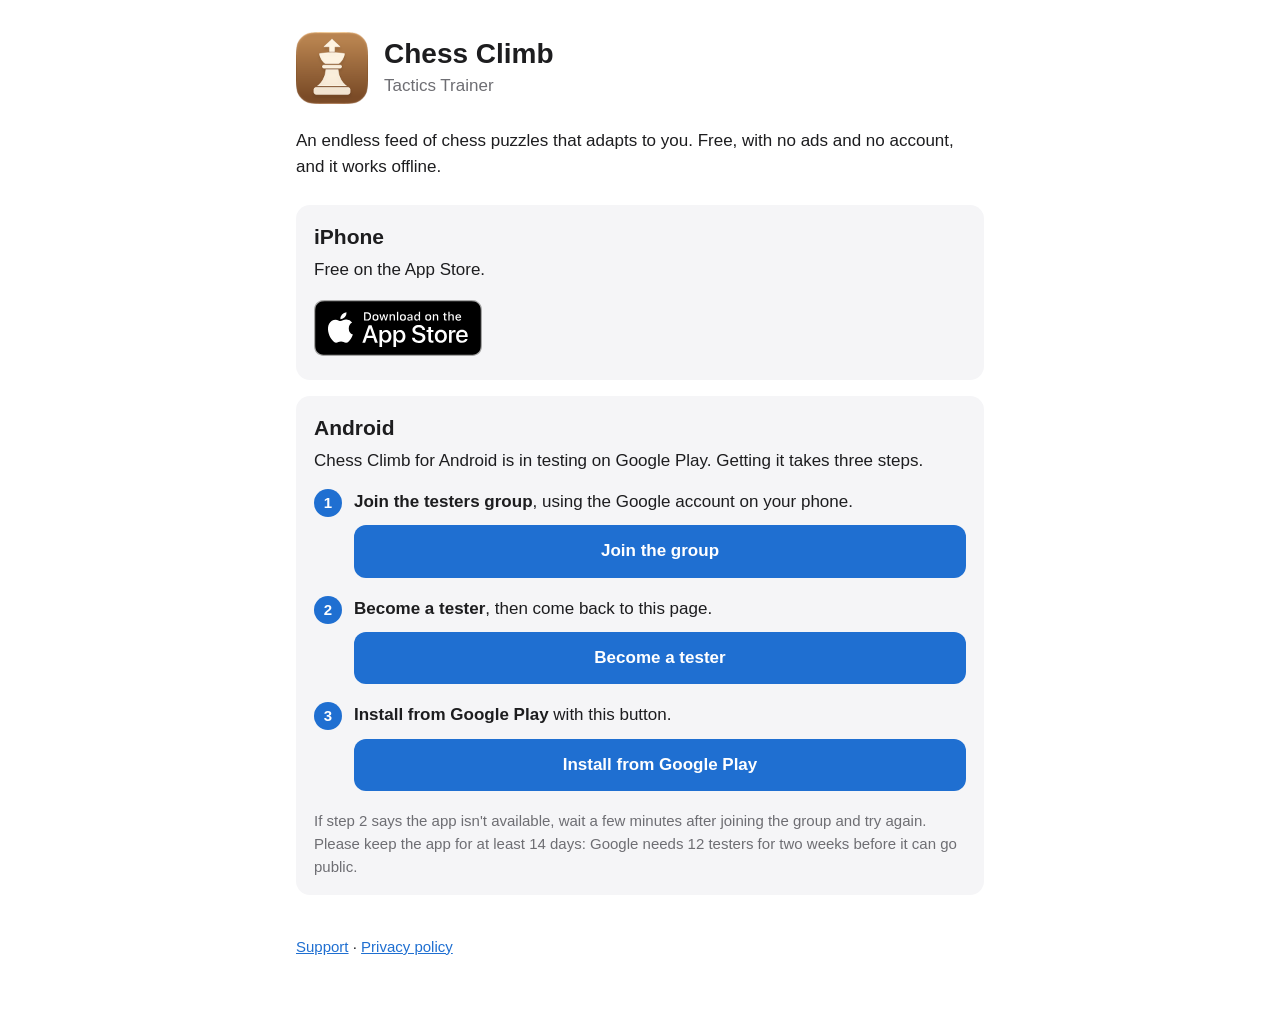
==== get/index.html @ de04c2ff "Get the app page: step 3 without the line about search Co-Authored-By: Claude Opus 5.5 <noreply@anth" ====
<!doctype html>
<html lang="en">
<head>
<meta charset="utf-8">
<meta name="viewport" content="width=device-width, initial-scale=1">
<title>Get Chess Climb</title>
<meta name="description" content="Chess Climb is an endless feed of chess puzzles that adapts to you. Free on iPhone, and in testing on Android.">
<meta property="og:title" content="Chess Climb: Tactics Trainer">
<meta property="og:description" content="An endless feed of chess puzzles that adapts to you. Free on iPhone, and in testing on Android.">
<meta property="og:image" content="https://navsam9.github.io/chess-climb/logo.png">
<meta property="og:url" content="https://navsam9.github.io/chess-climb/get/">
<meta name="theme-color" content="#ffffff" media="(prefers-color-scheme: light)">
<meta name="theme-color" content="#111418" media="(prefers-color-scheme: dark)">
<script>
  // iPhones and iPads go straight to the App Store. Android gets its steps first, plus a note
  // to open the page in Chrome when it is inside another app, where Google sign-in often fails.
  (function () {
    var ua = navigator.userAgent;
    var ios = /iPhone|iPad|iPod/.test(ua) || (/Macintosh/.test(ua) && navigator.maxTouchPoints > 1);
    var android = /Android/.test(ua);
    var root = document.documentElement;
    root.setAttribute("data-platform", ios ? "ios" : android ? "android" : "other");
    if (android && /; wv\)|FBAN|FBAV|FB_IAB|Instagram|musical_ly|TikTok|Bytedance|Snapchat|LinkedInApp|Line\//.test(ua)) {
      root.setAttribute("data-inapp", "");
    }
    if (ios) location.replace("https://apps.apple.com/app/id6815836856");
  })();
</script>
<link rel="stylesheet" href="../style.css">
<style>
  .choices { display: flex; flex-direction: column; gap: 16px; margin-top: 24px; }
  [data-platform="android"] .ios { order: 2; }
  .option h2 { margin: 0 0 4px; }
  .badge { display: inline-block; margin-top: 6px; }
  .badge img { display: block; height: 56px; width: auto; }
  .steps { list-style: none; counter-reset: step; margin: 14px 0 12px; padding: 0; }
  .steps li { counter-increment: step; position: relative; padding-left: 40px; margin-bottom: 18px; }
  .steps li::before { content: counter(step); position: absolute; left: 0; top: 0; width: 28px; height: 28px;
                      border-radius: 50%; background: #1f6fd1; color: #fff; font-weight: 600;
                      font-size: 15px; line-height: 28px; text-align: center; }
  .btn { display: block; margin-top: 10px; padding: 13px 18px; border-radius: 12px; background: #1f6fd1;
         color: #fff; font-weight: 600; text-align: center; text-decoration: none; }
  .notice { display: none; border: 1.5px solid var(--accent); border-radius: 12px; padding: 12px 14px;
            margin: 12px 0 4px; font-size: 15px; }
  [data-inapp] .notice { display: block; }
</style>
</head>
<body>
<main>
  <header>
    <img src="../logo.png" alt="Chess Climb app icon">
    <div>
      <h1>Chess Climb</h1>
      <p>Tactics Trainer</p>
    </div>
  </header>

  <p>An endless feed of chess puzzles that adapts to you. Free, with no ads and no account, and it works offline.</p>

  <div class="choices">
    <section class="option card ios">
      <h2>iPhone</h2>
      <p>Free on the App Store.</p>
      <a class="badge" href="https://apps.apple.com/app/id6815836856">
        <picture>
          <source srcset="app-store-badge-white.svg" media="(prefers-color-scheme: dark)">
          <img src="app-store-badge-black.svg" alt="Download on the App Store" width="168" height="56">
        </picture>
      </a>
    </section>

    <section class="option card android">
      <h2>Android</h2>
      <p>Chess Climb for Android is in testing on Google Play. Getting it takes three steps.</p>
      <p class="notice">Open this page in Chrome first: use this app's menu (⋮ or ⋯) to open it in your browser. Signing in to Google often fails inside other apps.</p>
      <ol class="steps">
        <li><strong>Join the testers group</strong>, using the Google account on your phone.
          <a class="btn" href="https://groups.google.com/g/chess-climb-testers">Join the group</a></li>
        <li><strong>Become a tester</strong>, then come back to this page.
          <a class="btn" href="https://play.google.com/apps/testing/com.navidsamiei.chessclimb">Become a tester</a></li>
        <li><strong>Install from Google Play</strong> with this button.
          <a class="btn" href="https://play.google.com/store/apps/details?id=com.navidsamiei.chessclimb">Install from Google Play</a></li>
      </ol>
      <p class="muted" style="margin: 0">If step 2 says the app isn't available, wait a few minutes after joining the group and try again. Please keep the app for at least 14 days: Google needs 12 testers for two weeks before it can go public.</p>
    </section>
  </div>

  <nav><a href="../">Support</a> · <a href="../privacy.html">Privacy policy</a></nav>
</main>
</body>
</html>
---- style.css ----
:root { --bg: #ffffff; --text: #1d1d1f; --muted: #6e6e73; --card: #f5f5f7; --accent: #1f6fd1; }
@media (prefers-color-scheme: dark) {
  :root { --bg: #111418; --text: #f2f2f4; --muted: #a1a1a6; --card: #1c2027; --accent: #5aa2ff; }
}
* { box-sizing: border-box; }
body { margin: 0; background: var(--bg); color: var(--text);
       font: 17px/1.55 -apple-system, BlinkMacSystemFont, "Segoe UI", Roboto, Helvetica, Arial, sans-serif; }
main { max-width: 720px; margin: 0 auto; padding: 32px 16px 64px; }
header { display: flex; align-items: center; gap: 16px; margin-bottom: 24px; }
header img { width: 72px; height: 72px; border-radius: 16px; }
header h1 { margin: 0; font-size: 28px; line-height: 1.2; }
header p { margin: 2px 0 0; color: var(--muted); }
h2 { font-size: 21px; margin: 32px 0 8px; }
h3 { font-size: 17px; margin: 20px 0 4px; }
p, li { margin: 0 0 10px; }
a { color: var(--accent); }
.card { background: var(--card); border-radius: 14px; padding: 16px 18px; }
.muted { color: var(--muted); font-size: 15px; }
nav { margin-top: 40px; font-size: 15px; }
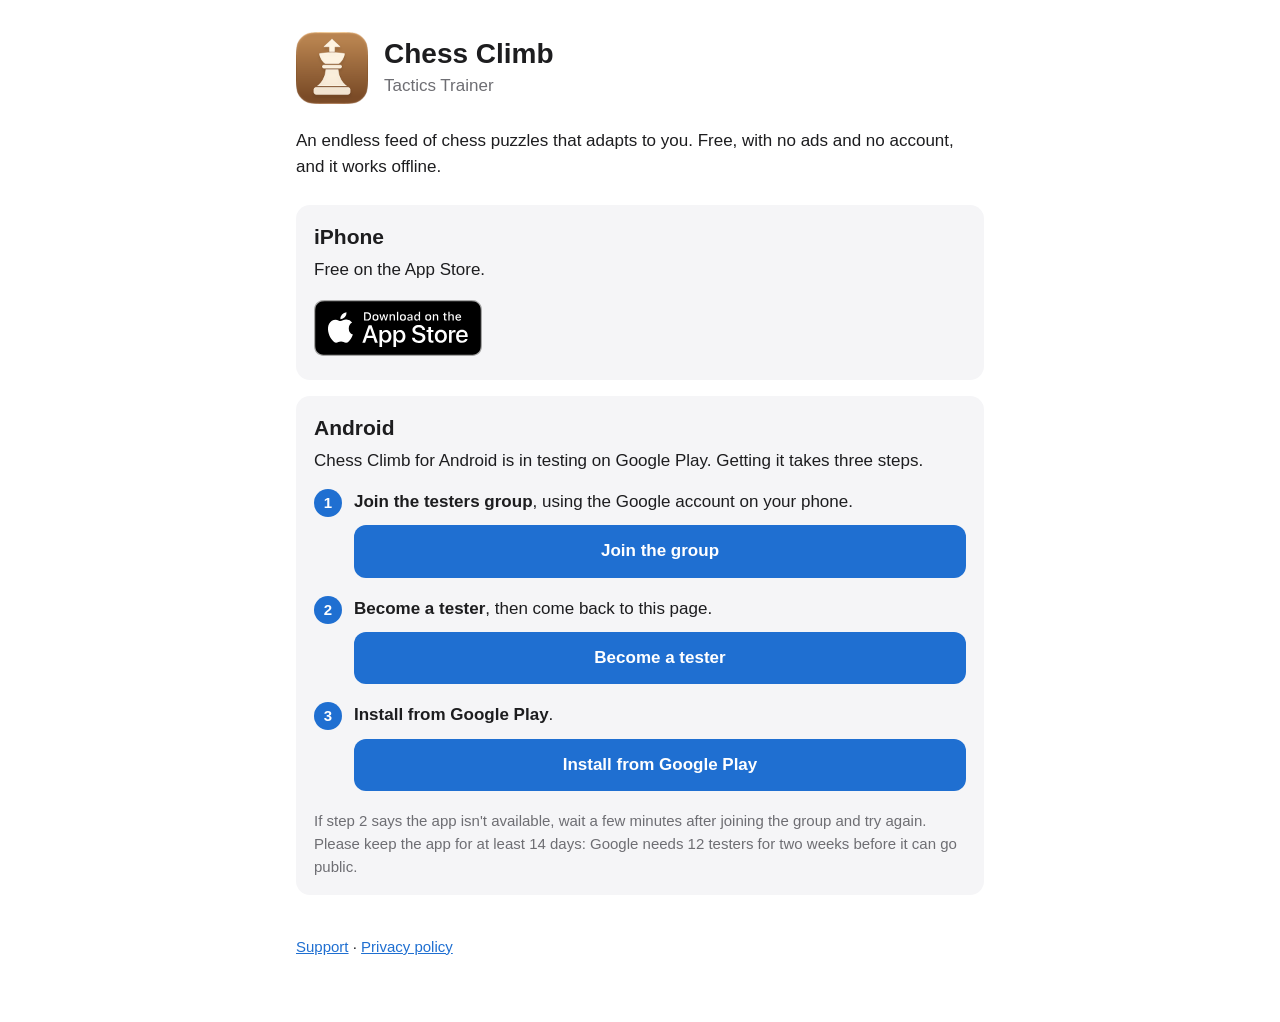
==== commit 0206000e: "Get the app page: step 3 is just "Install from Google Play" Co-Authored-By: Claude Opus 5.5 <noreply" ====
--- a/get/index.html
+++ b/get/index.html
@@ -78,7 +78,7 @@
           <a class="btn" href="https://groups.google.com/g/chess-climb-testers">Join the group</a></li>
         <li><strong>Become a tester</strong>, then come back to this page.
           <a class="btn" href="https://play.google.com/apps/testing/com.navidsamiei.chessclimb">Become a tester</a></li>
-        <li><strong>Install from Google Play</strong> with this button.
+        <li><strong>Install from Google Play</strong>.
           <a class="btn" href="https://play.google.com/store/apps/details?id=com.navidsamiei.chessclimb">Install from Google Play</a></li>
       </ol>
       <p class="muted" style="margin: 0">If step 2 says the app isn't available, wait a few minutes after joining the group and try again. Please keep the app for at least 14 days: Google needs 12 testers for two weeks before it can go public.</p>
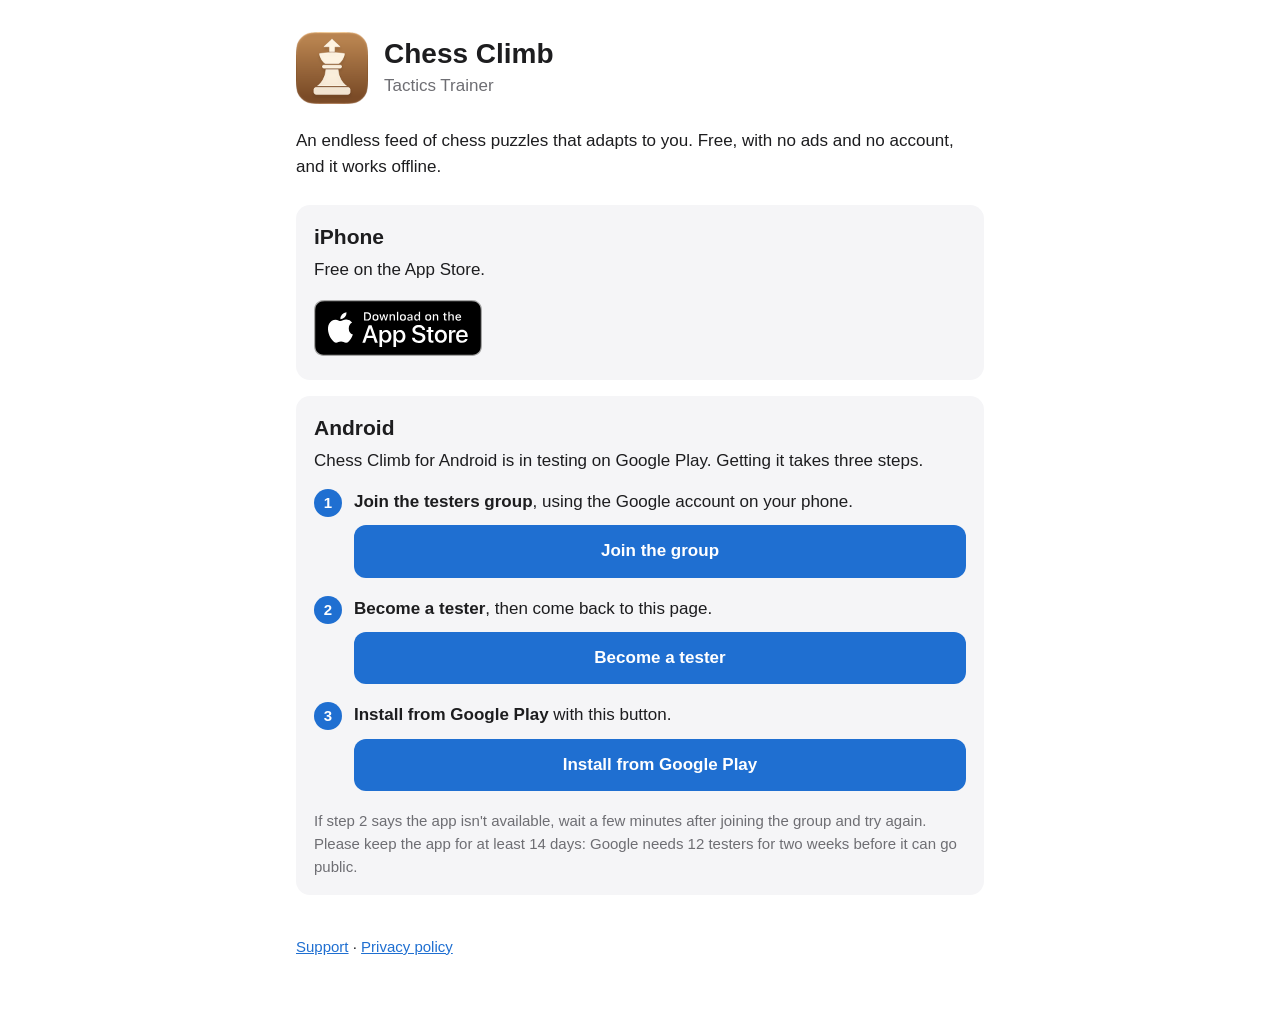
==== commit 66c35c46: "Get the app page: step 3 keeps "with this button" Co-Authored-By: Claude Opus 5.5 <noreply@anthropic" ====
--- a/get/index.html
+++ b/get/index.html
@@ -78,7 +78,7 @@
           <a class="btn" href="https://groups.google.com/g/chess-climb-testers">Join the group</a></li>
         <li><strong>Become a tester</strong>, then come back to this page.
           <a class="btn" href="https://play.google.com/apps/testing/com.navidsamiei.chessclimb">Become a tester</a></li>
-        <li><strong>Install from Google Play</strong>.
+        <li><strong>Install from Google Play</strong> with this button.
           <a class="btn" href="https://play.google.com/store/apps/details?id=com.navidsamiei.chessclimb">Install from Google Play</a></li>
       </ol>
       <p class="muted" style="margin: 0">If step 2 says the app isn't available, wait a few minutes after joining the group and try again. Please keep the app for at least 14 days: Google needs 12 testers for two weeks before it can go public.</p>
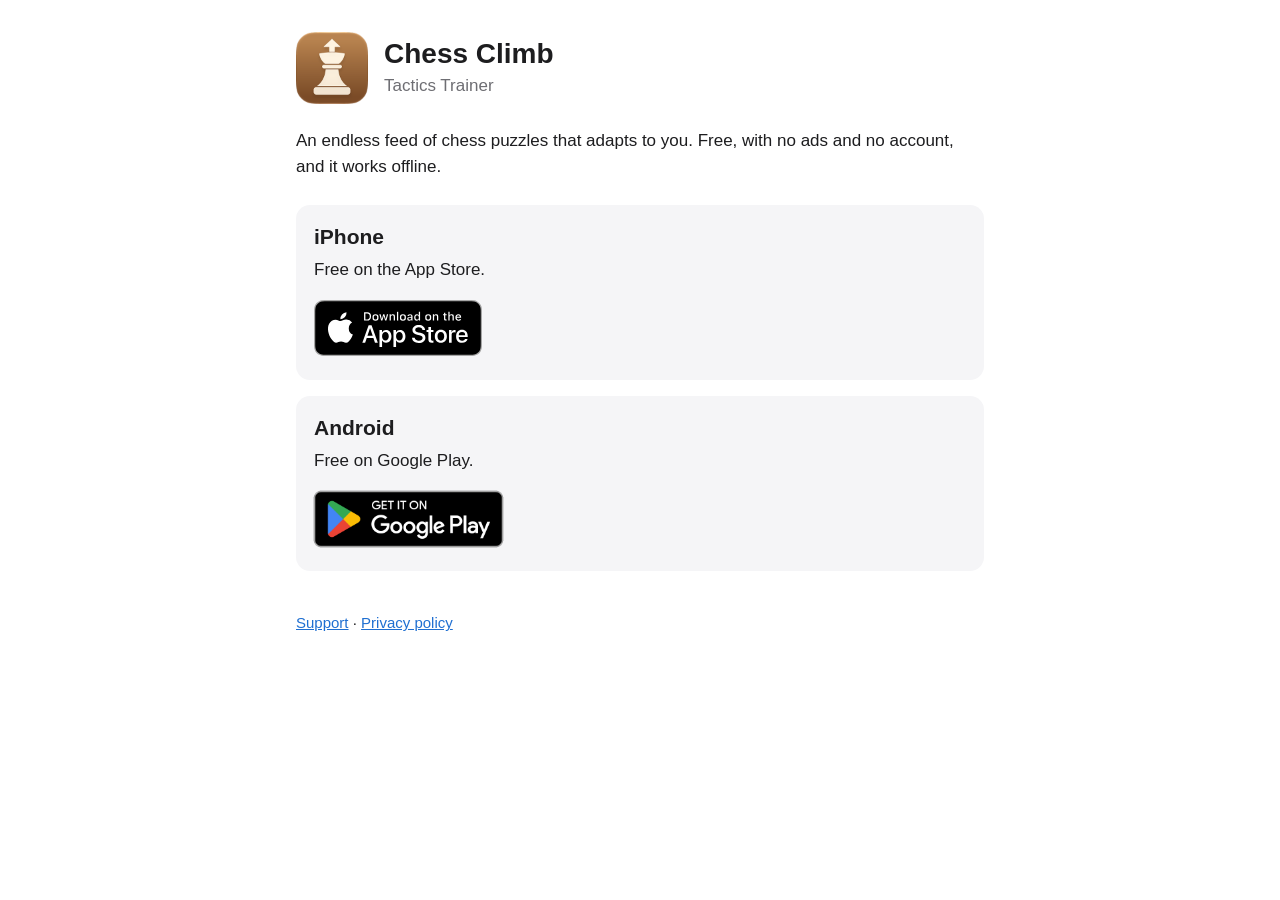
==== commit b2bc738f: "Get the app page: Android is on Google Play Chess Climb 1.2 is public on Google Play, so the Android" ====
--- a/get/index.html
+++ b/get/index.html
@@ -4,45 +4,52 @@
 <meta charset="utf-8">
 <meta name="viewport" content="width=device-width, initial-scale=1">
 <title>Get Chess Climb</title>
-<meta name="description" content="Chess Climb is an endless feed of chess puzzles that adapts to you. Free on iPhone, and in testing on Android.">
+<meta name="description" content="Chess Climb is an endless feed of chess puzzles that adapts to you. Free on iPhone and Android.">
 <meta property="og:title" content="Chess Climb: Tactics Trainer">
-<meta property="og:description" content="An endless feed of chess puzzles that adapts to you. Free on iPhone, and in testing on Android.">
+<meta property="og:description" content="An endless feed of chess puzzles that adapts to you. Free on iPhone and Android.">
 <meta property="og:image" content="https://navsam9.github.io/chess-climb/logo.png">
 <meta property="og:url" content="https://navsam9.github.io/chess-climb/get/">
 <meta name="theme-color" content="#ffffff" media="(prefers-color-scheme: light)">
 <meta name="theme-color" content="#111418" media="(prefers-color-scheme: dark)">
 <script>
-  // iPhones and iPads go straight to the App Store. Android gets its steps first, plus a note
-  // to open the page in Chrome when it is inside another app, where Google sign-in often fails.
+  // iPhones and iPads go straight to the App Store. Android shows its card first. Inside another
+  // app's browser (TikTok, Instagram...) neither jumps anywhere: both get a note to open the page in
+  // their own browser. TikTok won't open the App Store from a creator's link at all ("Action can't
+  // be completed"), and Google sign-in often fails in these browsers. On an iPhone, Safari, Chrome,
+  // Firefox and Edge all name Safari in their user agent; app browsers don't. The jump waits for the
+  // page itself, so a browser that blocks it still shows the page rather than a blank screen.
   (function () {
     var ua = navigator.userAgent;
     var ios = /iPhone|iPad|iPod/.test(ua) || (/Macintosh/.test(ua) && navigator.maxTouchPoints > 1);
     var android = /Android/.test(ua);
+    var inApp = /FBAN|FBAV|FB_IAB|Instagram|musical_ly|TikTok|Bytedance|Snapchat|LinkedInApp|Line\//.test(ua) ||
+                (android && /; wv\)/.test(ua)) || (ios && !/Safari\//.test(ua));
     var root = document.documentElement;
     root.setAttribute("data-platform", ios ? "ios" : android ? "android" : "other");
-    if (android && /; wv\)|FBAN|FBAV|FB_IAB|Instagram|musical_ly|TikTok|Bytedance|Snapchat|LinkedInApp|Line\//.test(ua)) {
-      root.setAttribute("data-inapp", "");
+    if (inApp) root.setAttribute("data-inapp", "");
+    if (ios && !inApp) {
+      document.addEventListener("DOMContentLoaded", function () {
+        location.replace("https://apps.apple.com/app/id6815836856");
+      });
     }
-    if (ios) location.replace("https://apps.apple.com/app/id6815836856");
   })();
 </script>
 <link rel="stylesheet" href="../style.css">
 <style>
   .choices { display: flex; flex-direction: column; gap: 16px; margin-top: 24px; }
   [data-platform="android"] .ios { order: 2; }
+  [data-platform="ios"] .android { display: none; }
   .option h2 { margin: 0 0 4px; }
   .badge { display: inline-block; margin-top: 6px; }
   .badge img { display: block; height: 56px; width: auto; }
-  .steps { list-style: none; counter-reset: step; margin: 14px 0 12px; padding: 0; }
-  .steps li { counter-increment: step; position: relative; padding-left: 40px; margin-bottom: 18px; }
-  .steps li::before { content: counter(step); position: absolute; left: 0; top: 0; width: 28px; height: 28px;
-                      border-radius: 50%; background: #1f6fd1; color: #fff; font-weight: 600;
-                      font-size: 15px; line-height: 28px; text-align: center; }
-  .btn { display: block; margin-top: 10px; padding: 13px 18px; border-radius: 12px; background: #1f6fd1;
-         color: #fff; font-weight: 600; text-align: center; text-decoration: none; }
+  /* Google's badge image carries its clear space, a quarter of the badge's height, on every side.
+     At 84 px the badge itself is 56 px tall, as Google asks: no smaller than the App Store's. */
+  .badge.play { margin: -8px 0 -14px -14px; }
+  .badge.play img { height: 84px; }
   .notice { display: none; border: 1.5px solid var(--accent); border-radius: 12px; padding: 12px 14px;
             margin: 12px 0 4px; font-size: 15px; }
-  [data-inapp] .notice { display: block; }
+  [data-inapp][data-platform="android"] .android .notice,
+  [data-inapp][data-platform="ios"] .ios .notice { display: block; }
 </style>
 </head>
 <body>
@@ -61,6 +68,7 @@
     <section class="option card ios">
       <h2>iPhone</h2>
       <p>Free on the App Store.</p>
+      <p class="notice">Open this page in Safari first: tap ⋯ at the top right, then Open in browser. TikTok and some other apps won't open the App Store.</p>
       <a class="badge" href="https://apps.apple.com/app/id6815836856">
         <picture>
           <source srcset="app-store-badge-white.svg" media="(prefers-color-scheme: dark)">
@@ -71,17 +79,11 @@
 
     <section class="option card android">
       <h2>Android</h2>
-      <p>Chess Climb for Android is in testing on Google Play. Getting it takes three steps.</p>
+      <p>Free on Google Play.</p>
       <p class="notice">Open this page in Chrome first: use this app's menu (⋮ or ⋯) to open it in your browser. Signing in to Google often fails inside other apps.</p>
-      <ol class="steps">
-        <li><strong>Join the testers group</strong>, using the Google account on your phone.
-          <a class="btn" href="https://groups.google.com/g/chess-climb-testers">Join the group</a></li>
-        <li><strong>Become a tester</strong>, then come back to this page.
-          <a class="btn" href="https://play.google.com/apps/testing/com.navidsamiei.chessclimb">Become a tester</a></li>
-        <li><strong>Install from Google Play</strong> with this button.
-          <a class="btn" href="https://play.google.com/store/apps/details?id=com.navidsamiei.chessclimb">Install from Google Play</a></li>
-      </ol>
-      <p class="muted" style="margin: 0">If step 2 says the app isn't available, wait a few minutes after joining the group and try again. Please keep the app for at least 14 days: Google needs 12 testers for two weeks before it can go public.</p>
+      <a class="badge play" href="https://play.google.com/store/apps/details?id=com.navidsamiei.chessclimb">
+        <img src="google-play-badge.png" alt="Get it on Google Play" width="217" height="84">
+      </a>
     </section>
   </div>
 
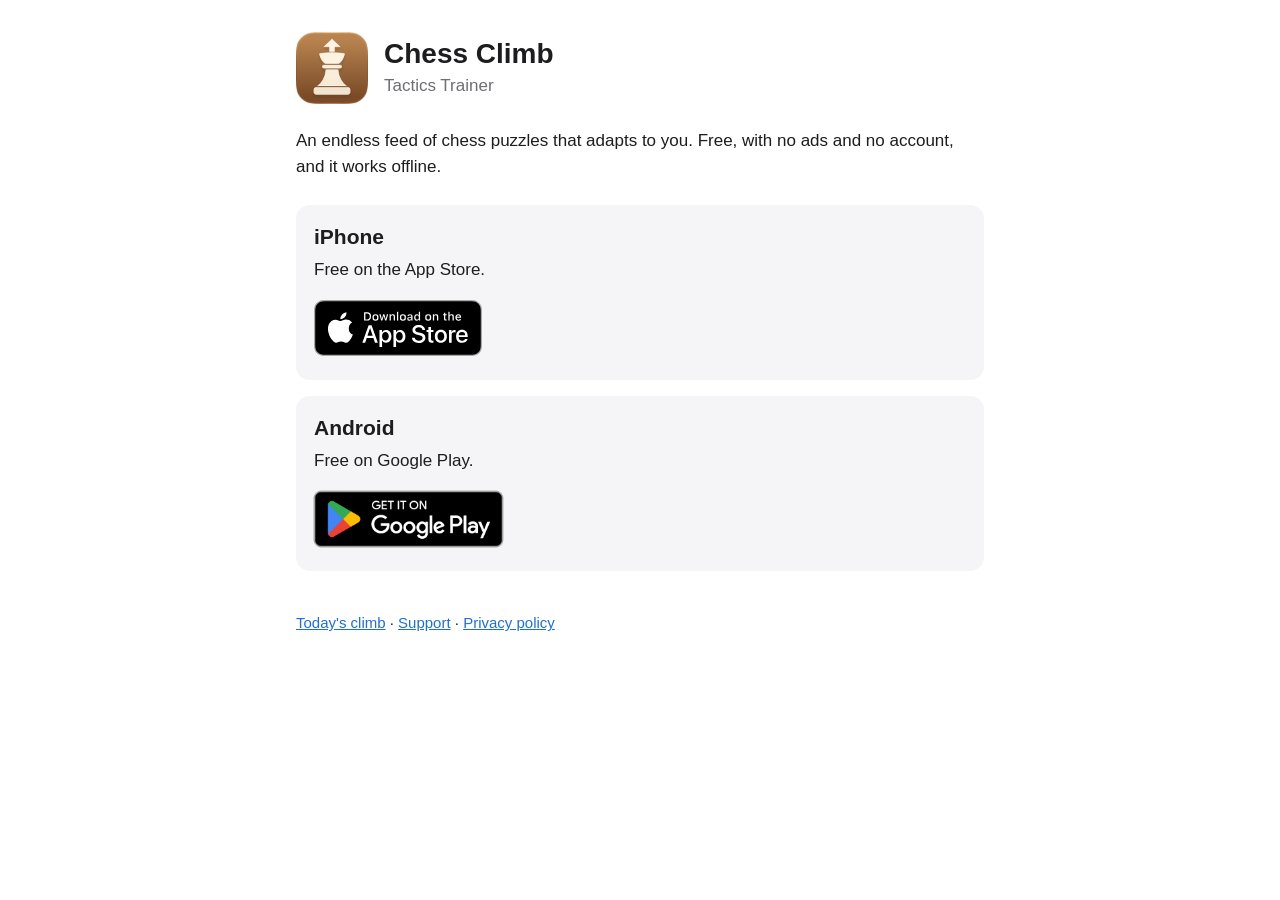
==== commit 525544f6: "Today's climb on the website, with support moved to /support/ The front page plays the day's climb i" ====
--- a/get/index.html
+++ b/get/index.html
@@ -87,7 +87,7 @@
     </section>
   </div>
 
-  <nav><a href="../">Support</a> · <a href="../privacy.html">Privacy policy</a></nav>
+  <nav><a href="../">Today's climb</a> · <a href="../support/">Support</a> · <a href="../privacy.html">Privacy policy</a></nav>
 </main>
 </body>
 </html>
